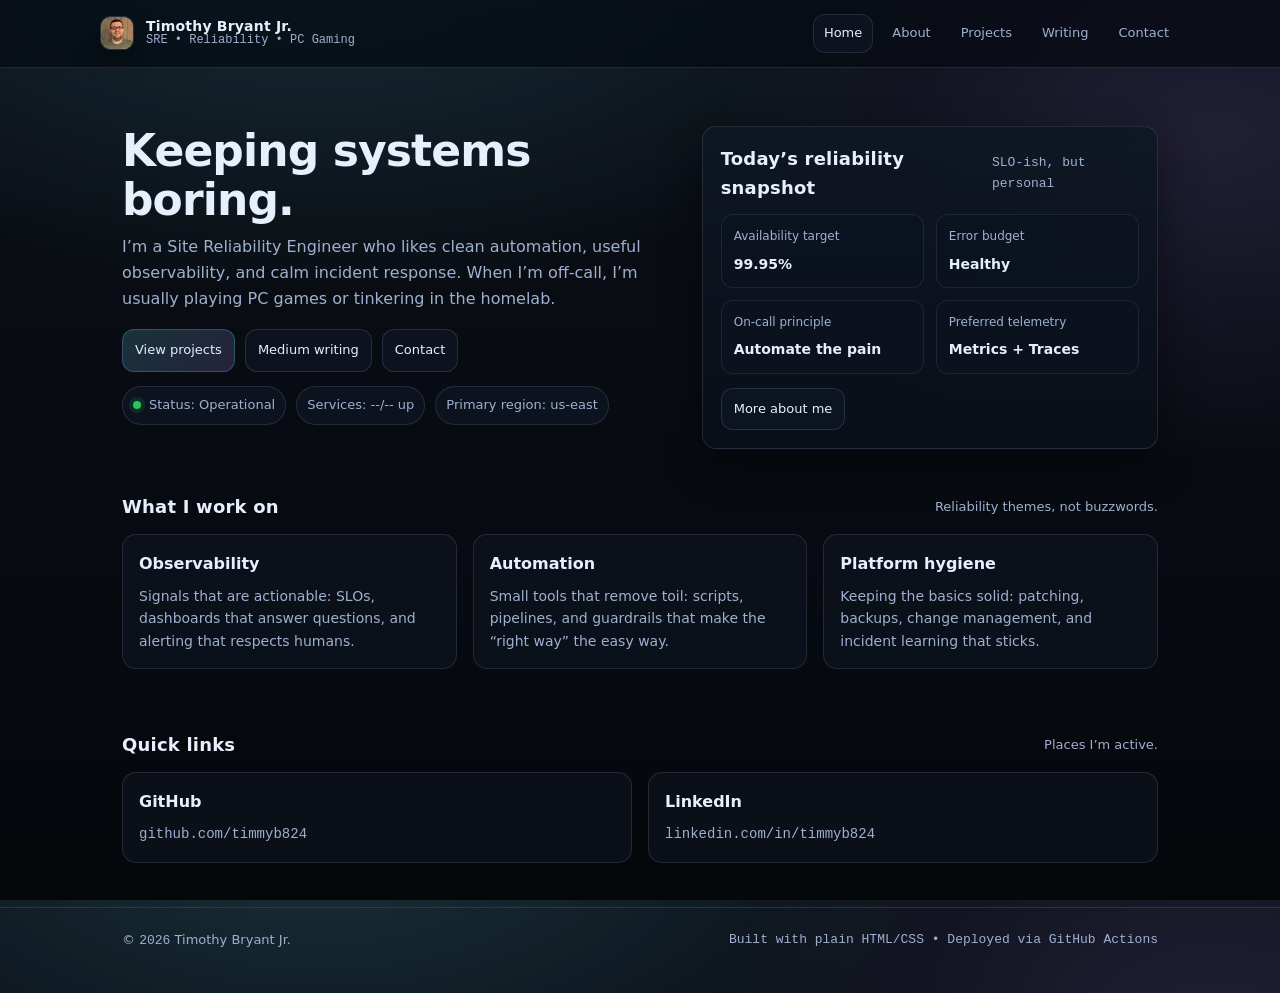
==== site/index.html @ 0bb1f5d0 "init commit" ====
<!doctype html>
<html lang="en">

<head>
  <meta charset="utf-8" />
  <meta name="viewport" content="width=device-width, initial-scale=1" />
  <title>Timothy Bryant Jr. | SRE</title>
  <meta name="description"
    content="Timothy Bryant Jr. — Site Reliability Engineer. Reliability, observability, automation. Also into PC gaming." />
  <link rel="stylesheet" href="./assets/styles.css" />
  <link rel="icon"
    href="data:image/svg+xml,%3Csvg xmlns='http://www.w3.org/2000/svg' viewBox='0 0 64 64'%3E%3Cpath fill='%2366e3ff' d='M10 46V18h44v28H10zm6-6h32V24H16v16z'/%3E%3Cpath fill='%23a78bfa' d='M24 50h16v6H24z'/%3E%3C/svg%3E" />
</head>

<body>
  <a class="skip-link" href="#content">Skip to content</a>

  <header class="site-header">
    <div class="container header-inner">
      <a class="brand" href="./index.html" aria-label="Home">
        <img class="logo" src="./assets/timothy-bryant.png" alt="Timothy Bryant Jr." />
        <span class="brand-title">
          <strong>Timothy Bryant Jr.</strong>
          <span class="mono">SRE • Reliability • PC Gaming</span>
        </span>
      </a>

      <nav class="nav" aria-label="Primary">
        <a href="./index.html" aria-current="page">Home</a>
        <a href="./about.html">About</a>
        <a href="./projects.html">Projects</a>
        <a href="./writing.html">Writing</a>
        <a href="./contact.html">Contact</a>
      </nav>
    </div>
  </header>

  <main id="content">
    <section class="hero">
      <div class="container hero-grid">
        <div>
          <h1>Keeping systems boring.</h1>
          <p class="lede">
            I’m a Site Reliability Engineer who likes clean automation, useful observability, and calm incident
            response.
            When I’m off-call, I’m usually playing PC games or tinkering in the homelab.
          </p>

          <div class="cta-row">
            <a class="btn primary" href="./projects.html">View projects</a>
            <a class="btn" href="./writing.html">Medium writing</a>
            <a class="btn" href="./contact.html">Contact</a>
          </div>

          <div class="badges" aria-label="Status badges">
            <span class="badge"><span id="status-badge-dot" class="badge-dot" aria-hidden="true"></span><span
                id="status-badge-text">Status: Operational</span></span>
            <span id="status-services-badge" class="badge">Services: --/-- up</span>
            <span class="badge">Primary region: us-east</span>
            <!-- <span class="badge">Paging: muted (for now)</span> -->
          </div>
        </div>

        <div class="card">
          <div class="card-inner">
            <div class="section-title">
              <h2>Today’s reliability snapshot</h2>
              <p class="mono">SLO-ish, but personal</p>
            </div>

            <div class="kpi" role="list">
              <div class="metric" role="listitem">
                <div class="metric-label">Availability target</div>
                <div class="metric-value"><strong id="metric-availability-target">99.95%</strong></div>
              </div>
              <div class="metric" role="listitem">
                <div class="metric-label">Error budget</div>
                <div class="metric-value"><strong id="metric-error-budget">Healthy</strong></div>
              </div>
              <div class="metric" role="listitem">
                <div class="metric-label">On-call principle</div>
                <div class="metric-value"><strong>Automate the pain</strong></div>
              </div>
              <div class="metric" role="listitem">
                <div class="metric-label">Preferred telemetry</div>
                <div class="metric-value"><strong>Metrics + Traces</strong></div>
              </div>
            </div>

            <div class="cta-row" style="margin-top:14px">
              <a class="btn" href="./about.html">More about me</a>
            </div>
          </div>
        </div>
      </div>
    </section>

    <section class="section">
      <div class="container">
        <div class="section-title">
          <h2>What I work on</h2>
          <p>Reliability themes, not buzzwords.</p>
        </div>

        <div class="grid">
          <div class="tile col-4">
            <h3>Observability</h3>
            <p>Signals that are actionable: SLOs, dashboards that answer questions, and alerting that respects humans.
            </p>
          </div>
          <div class="tile col-4">
            <h3>Automation</h3>
            <p>Small tools that remove toil: scripts, pipelines, and guardrails that make the “right way” the easy way.
            </p>
          </div>
          <div class="tile col-4">
            <h3>Platform hygiene</h3>
            <p>Keeping the basics solid: patching, backups, change management, and incident learning that sticks.</p>
          </div>
        </div>
      </div>
    </section>

    <section class="section">
      <div class="container">
        <div class="section-title">
          <h2>Quick links</h2>
          <p>Places I’m active.</p>
        </div>

        <div class="grid">
          <div class="tile col-6">
            <h3>GitHub</h3>
            <p><a class="mono" href="https://github.com/timmyb824" rel="me">github.com/timmyb824</a></p>
          </div>
          <div class="tile col-6">
            <h3>LinkedIn</h3>
            <p><a class="mono" href="https://linkedin.com/in/timmyb824" rel="me">linkedin.com/in/timmyb824</a></p>
          </div>
        </div>
      </div>
    </section>
  </main>

  <footer class="site-footer">
    <div class="container footer-inner">
      <div>© <span class="mono">2026</span> Timothy Bryant Jr.</div>
      <div class="mono">Built with plain HTML/CSS • Deployed via GitHub Actions</div>
    </div>
  </footer>
  <script defer src="./assets/status.js"></script>
</body>

</html>
---- site/assets/styles.css ----
:root {
  --bg: #0b0f16;
  --panel: #0f1724;
  --panel2: #0c1320;
  --text: #e7eefc;
  --muted: #9fb0cf;
  --border: rgba(159, 176, 207, 0.16);
  --accent: #66e3ff;
  --accent2: #a78bfa;
  --ok: #22c55e;
  --warn: #f59e0b;
  --bad: #ef4444;
  --shadow: 0 16px 40px rgba(0, 0, 0, 0.45);
  --radius: 14px;
  --maxw: 1080px;
}

* {
  box-sizing: border-box;
}
html,
body {
  height: 100%;
}
body {
  margin: 0;
  font-family:
    ui-sans-serif,
    system-ui,
    -apple-system,
    Segoe UI,
    Roboto,
    Helvetica,
    Arial,
    "Apple Color Emoji",
    "Segoe UI Emoji";
  background:
    radial-gradient(
      1200px 700px at 25% -10%,
      rgba(102, 227, 255, 0.16),
      transparent 55%
    ),
    radial-gradient(
      900px 600px at 95% 15%,
      rgba(167, 139, 250, 0.14),
      transparent 55%
    ),
    linear-gradient(180deg, var(--bg), #070a10 65%, #05070b);
  color: var(--text);
  line-height: 1.6;
}

a {
  color: inherit;
  text-decoration: none;
}
a:hover {
  text-decoration: underline;
}

.container {
  max-width: var(--maxw);
  margin: 0 auto;
  padding: 0 22px;
}

.skip-link {
  position: absolute;
  left: -999px;
  top: auto;
  width: 1px;
  height: 1px;
  overflow: hidden;
}
.skip-link:focus {
  left: 16px;
  top: 16px;
  width: auto;
  height: auto;
  padding: 10px 12px;
  background: var(--panel);
  border: 1px solid var(--border);
  border-radius: 10px;
  z-index: 999;
}

.site-header {
  position: sticky;
  top: 0;
  z-index: 50;
  backdrop-filter: saturate(140%) blur(10px);
  background: rgba(7, 10, 16, 0.68);
  border-bottom: 1px solid var(--border);
}
.header-inner {
  display: flex;
  align-items: center;
  justify-content: space-between;
  gap: 16px;
  padding: 14px 0;
}
.brand {
  display: flex;
  align-items: center;
  gap: 12px;
}
.logo {
  width: 34px;
  height: 34px;
  border-radius: 10px;
  border: 1px solid rgba(231, 238, 252, 0.14);
  box-shadow: 0 10px 24px rgba(0, 0, 0, 0.35);
  object-fit: cover;
  display: block;
}
.brand-title {
  display: flex;
  flex-direction: column;
  line-height: 1.1;
}
.brand-title strong {
  font-size: 14px;
  letter-spacing: 0.2px;
}
.brand-title span {
  font-size: 12px;
  color: var(--muted);
}

.nav {
  display: flex;
  align-items: center;
  gap: 8px;
  flex-wrap: wrap;
  justify-content: flex-end;
}
.nav a {
  font-size: 13px;
  padding: 8px 10px;
  border-radius: 12px;
  border: 1px solid transparent;
  color: var(--muted);
}
.nav a[aria-current="page"] {
  color: var(--text);
  border-color: var(--border);
  background: rgba(15, 23, 36, 0.7);
}
.nav a:hover {
  color: var(--text);
  text-decoration: none;
  border-color: rgba(102, 227, 255, 0.2);
}

.hero {
  padding: 58px 0 26px;
}
.hero-grid {
  display: grid;
  grid-template-columns: 1.1fr 0.9fr;
  gap: 22px;
  align-items: start;
}
@media (max-width: 900px) {
  .hero-grid {
    grid-template-columns: 1fr;
  }
}

h1 {
  font-size: 44px;
  letter-spacing: -0.02em;
  line-height: 1.12;
  margin: 0 0 10px;
}
@media (max-width: 520px) {
  h1 {
    font-size: 36px;
  }
}
.lede {
  color: var(--muted);
  font-size: 16px;
  margin: 0 0 18px;
}

.badges {
  display: flex;
  flex-wrap: wrap;
  gap: 10px;
  margin-top: 14px;
}
.badge {
  display: inline-flex;
  align-items: center;
  gap: 8px;
  padding: 8px 10px;
  border-radius: 999px;
  background: rgba(15, 23, 36, 0.7);
  border: 1px solid var(--border);
  color: var(--muted);
  font-size: 13px;
}
.badge-dot {
  width: 8px;
  height: 8px;
  border-radius: 999px;
  background: var(--ok);
  box-shadow: 0 0 0 4px rgba(34, 197, 94, 0.14);
}

.card {
  background: linear-gradient(
    180deg,
    rgba(15, 23, 36, 0.92),
    rgba(10, 15, 24, 0.88)
  );
  border: 1px solid var(--border);
  border-radius: var(--radius);
  box-shadow: var(--shadow);
}
.card-inner {
  padding: 18px;
}

.kpi {
  display: grid;
  grid-template-columns: 1fr 1fr;
  gap: 12px;
}
@media (max-width: 420px) {
  .kpi {
    grid-template-columns: 1fr;
  }
}
.metric {
  padding: 12px 12px;
  border-radius: 12px;
  background: rgba(12, 19, 32, 0.7);
  border: 1px solid rgba(159, 176, 207, 0.12);
}
.metric-label {
  font-size: 12px;
  color: var(--muted);
}
.metric-value {
  font-size: 14px;
  margin-top: 6px;
}
.metric-value strong {
  font-weight: 650;
}

.section {
  padding: 18px 0 44px;
}
.section-title {
  display: flex;
  align-items: center;
  justify-content: space-between;
  gap: 16px;
  margin: 0 0 12px;
}
.section-title h2 {
  margin: 0;
  font-size: 18px;
  letter-spacing: 0.2px;
}
.section-title p {
  margin: 0;
  color: var(--muted);
  font-size: 13px;
}

.grid {
  display: grid;
  grid-template-columns: repeat(12, 1fr);
  gap: 16px;
}
.col-6 {
  grid-column: span 6;
}
.col-4 {
  grid-column: span 4;
}
.col-8 {
  grid-column: span 8;
}
@media (max-width: 900px) {
  .col-6,
  .col-4,
  .col-8 {
    grid-column: span 12;
  }
}

.tile {
  padding: 16px;
  border-radius: var(--radius);
  border: 1px solid var(--border);
  background: rgba(15, 23, 36, 0.55);
}
.tile h3 {
  margin: 0 0 8px;
  font-size: 16px;
}
.tile p {
  margin: 0;
  color: var(--muted);
  font-size: 14px;
}

.cta-row {
  display: flex;
  flex-wrap: wrap;
  gap: 10px;
  margin-top: 18px;
}
.btn {
  display: inline-flex;
  align-items: center;
  gap: 10px;
  padding: 10px 12px;
  border-radius: 12px;
  border: 1px solid rgba(159, 176, 207, 0.18);
  background: rgba(15, 23, 36, 0.72);
  color: var(--text);
  font-size: 13px;
  text-decoration: none;
}
.btn:hover {
  text-decoration: none;
  border-color: rgba(102, 227, 255, 0.28);
}
.btn.primary {
  background: linear-gradient(
    135deg,
    rgba(102, 227, 255, 0.18),
    rgba(167, 139, 250, 0.18)
  );
  border-color: rgba(102, 227, 255, 0.24);
}

.page {
  padding: 34px 0 52px;
}
.page h1 {
  font-size: 34px;
  margin: 0 0 14px;
}
.page h2 {
  font-size: 18px;
  margin: 26px 0 10px;
}
.page p {
  color: var(--muted);
  margin: 0 0 12px;
}
.page ul {
  color: var(--muted);
  margin: 0 0 12px;
  padding-left: 18px;
}
.page li {
  margin: 6px 0;
}

.list {
  display: grid;
  gap: 12px;
  margin-top: 12px;
}
.list a {
  display: block;
  padding: 14px;
  border-radius: var(--radius);
  border: 1px solid var(--border);
  background: rgba(15, 23, 36, 0.55);
}
.list a:hover {
  text-decoration: none;
  border-color: rgba(102, 227, 255, 0.24);
}
.list-title {
  display: flex;
  align-items: center;
  justify-content: space-between;
  gap: 14px;
}
.list-title strong {
  font-size: 14px;
}
.list-title span {
  font-size: 12px;
  color: var(--muted);
}
.list p {
  margin: 8px 0 0;
  color: var(--muted);
  font-size: 13px;
}

.site-footer {
  border-top: 1px solid var(--border);
  padding: 22px 0 42px;
  color: var(--muted);
  font-size: 13px;
}
.footer-inner {
  display: flex;
  align-items: center;
  justify-content: space-between;
  gap: 12px;
  flex-wrap: wrap;
}
.mono {
  font-family:
    ui-monospace, SFMono-Regular, Menlo, Monaco, Consolas, "Liberation Mono",
    "Courier New", monospace;
}
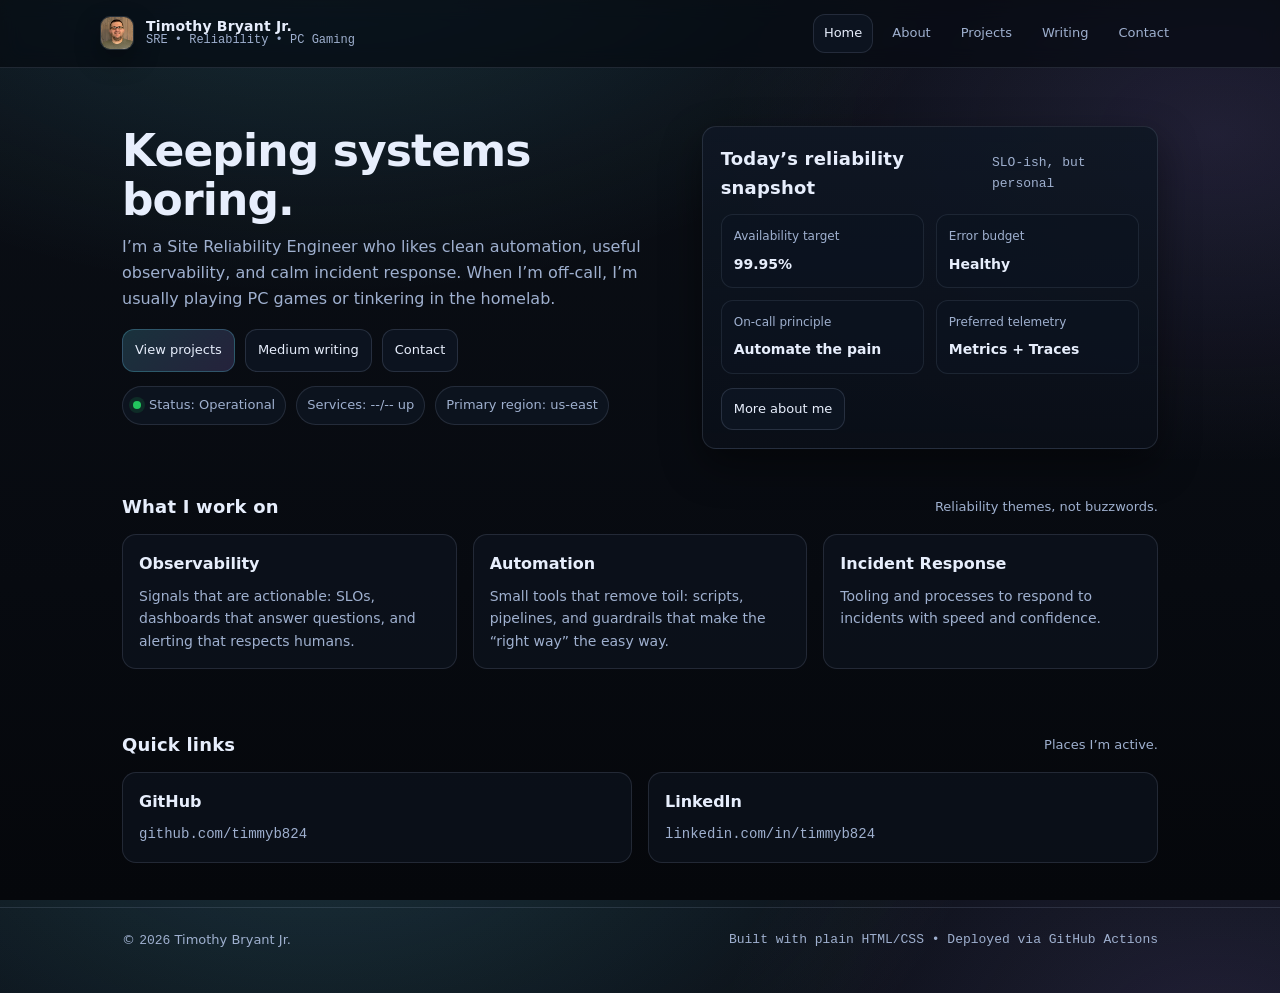
==== commit e2f84271: "chore: Update about page with expanded experience and current focus, add resume link, and refresh pr" ====
--- a/site/index.html
+++ b/site/index.html
@@ -114,8 +114,8 @@
             </p>
           </div>
           <div class="tile col-4">
-            <h3>Platform hygiene</h3>
-            <p>Keeping the basics solid: patching, backups, change management, and incident learning that sticks.</p>
+            <h3>Incident Response</h3>
+            <p>Tooling and processes to respond to incidents with speed and confidence.</p>
           </div>
         </div>
       </div>
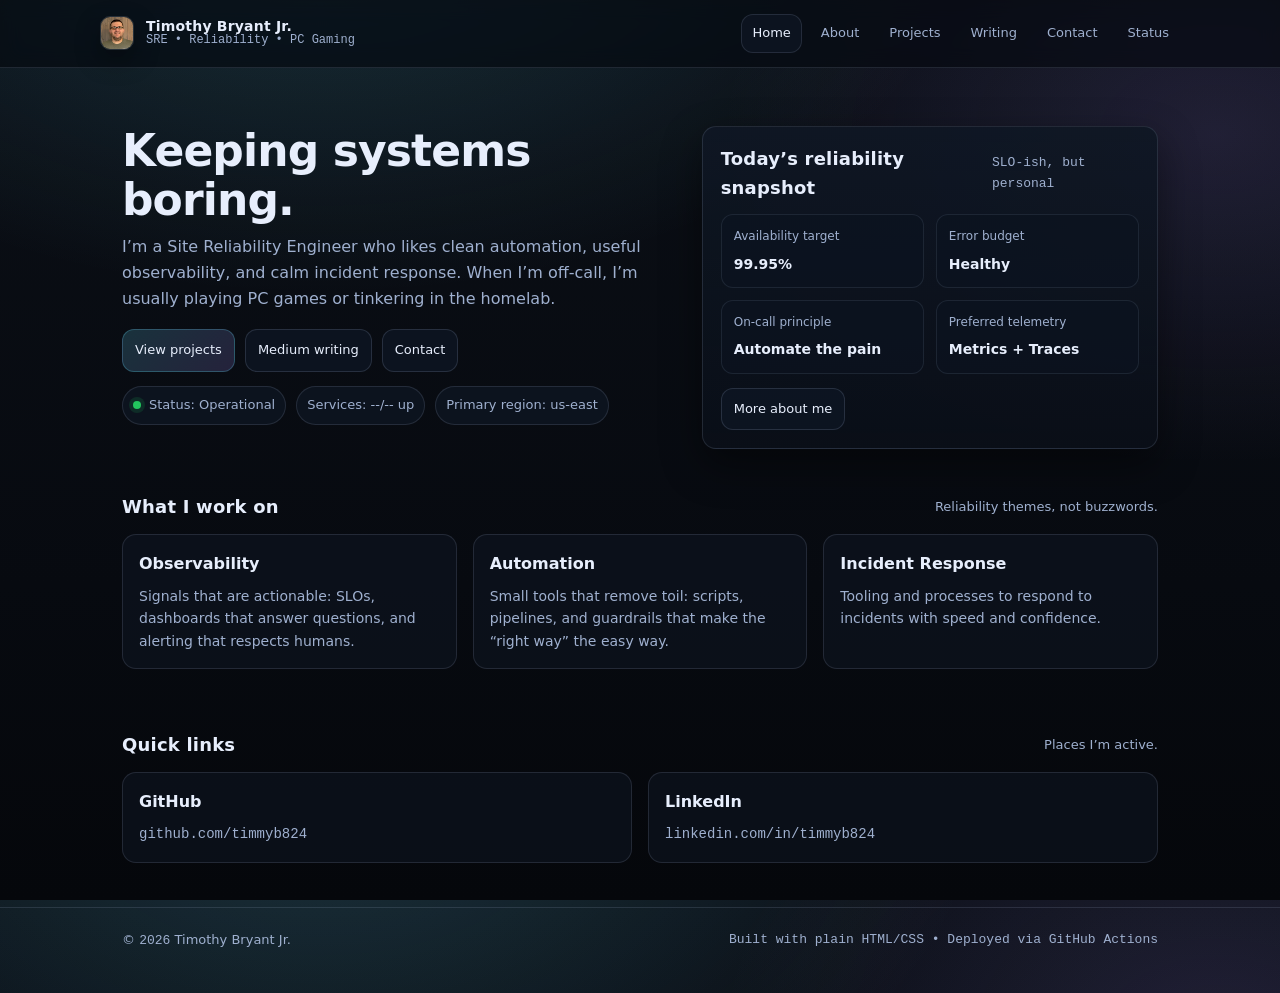
==== commit fd08a52f: "feat(status): add dedicated homelab status page with live monitoring Add comprehensive status page d" ====
--- a/site/index.html
+++ b/site/index.html
@@ -10,6 +10,8 @@
   <link rel="stylesheet" href="./assets/styles.css" />
   <link rel="icon"
     href="data:image/svg+xml,%3Csvg xmlns='http://www.w3.org/2000/svg' viewBox='0 0 64 64'%3E%3Cpath fill='%2366e3ff' d='M10 46V18h44v28H10zm6-6h32V24H16v16z'/%3E%3Cpath fill='%23a78bfa' d='M24 50h16v6H24z'/%3E%3C/svg%3E" />
+  <script defer src="https://umami.timmybtech.com/script.js"
+    data-website-id="ece61c2a-58e9-45ee-8f66-220924fdbd28"></script>
 </head>
 
 <body>
@@ -31,6 +33,7 @@
         <a href="./projects.html">Projects</a>
         <a href="./writing.html">Writing</a>
         <a href="./contact.html">Contact</a>
+        <a href="./status.html">Status</a>
       </nav>
     </div>
   </header>
--- a/site/assets/styles.css
+++ b/site/assets/styles.css
@@ -418,3 +418,52 @@
     ui-monospace, SFMono-Regular, Menlo, Monaco, Consolas, "Liberation Mono",
     "Courier New", monospace;
 }
+
+/* Homelab status page (status.html) */
+.stat-row {
+  display: flex;
+  align-items: center;
+  gap: 10px;
+  padding: 8px 10px;
+  border-radius: 10px;
+  border: 1px solid rgba(159, 176, 207, 0.1);
+  background: rgba(12, 19, 32, 0.5);
+}
+.stat-row + .stat-row {
+  margin-top: 6px;
+}
+.stat-dot {
+  width: 8px;
+  height: 8px;
+  border-radius: 999px;
+  flex: none;
+}
+.stat-dot.up {
+  background: var(--ok);
+  box-shadow: 0 0 0 4px rgba(34, 197, 94, 0.12);
+}
+.stat-dot.down {
+  background: var(--bad);
+  box-shadow: 0 0 0 4px rgba(239, 68, 68, 0.12);
+}
+.stat-name {
+  font-size: 14px;
+}
+.stat-meta {
+  margin-left: auto;
+  font-size: 12px;
+  color: var(--muted);
+  display: inline-flex;
+  align-items: center;
+  gap: 8px;
+  flex-wrap: wrap;
+  justify-content: flex-end;
+}
+.pill {
+  font-size: 11px;
+  padding: 2px 8px;
+  border-radius: 999px;
+  border: 1px solid var(--border);
+  color: var(--muted);
+  white-space: nowrap;
+}
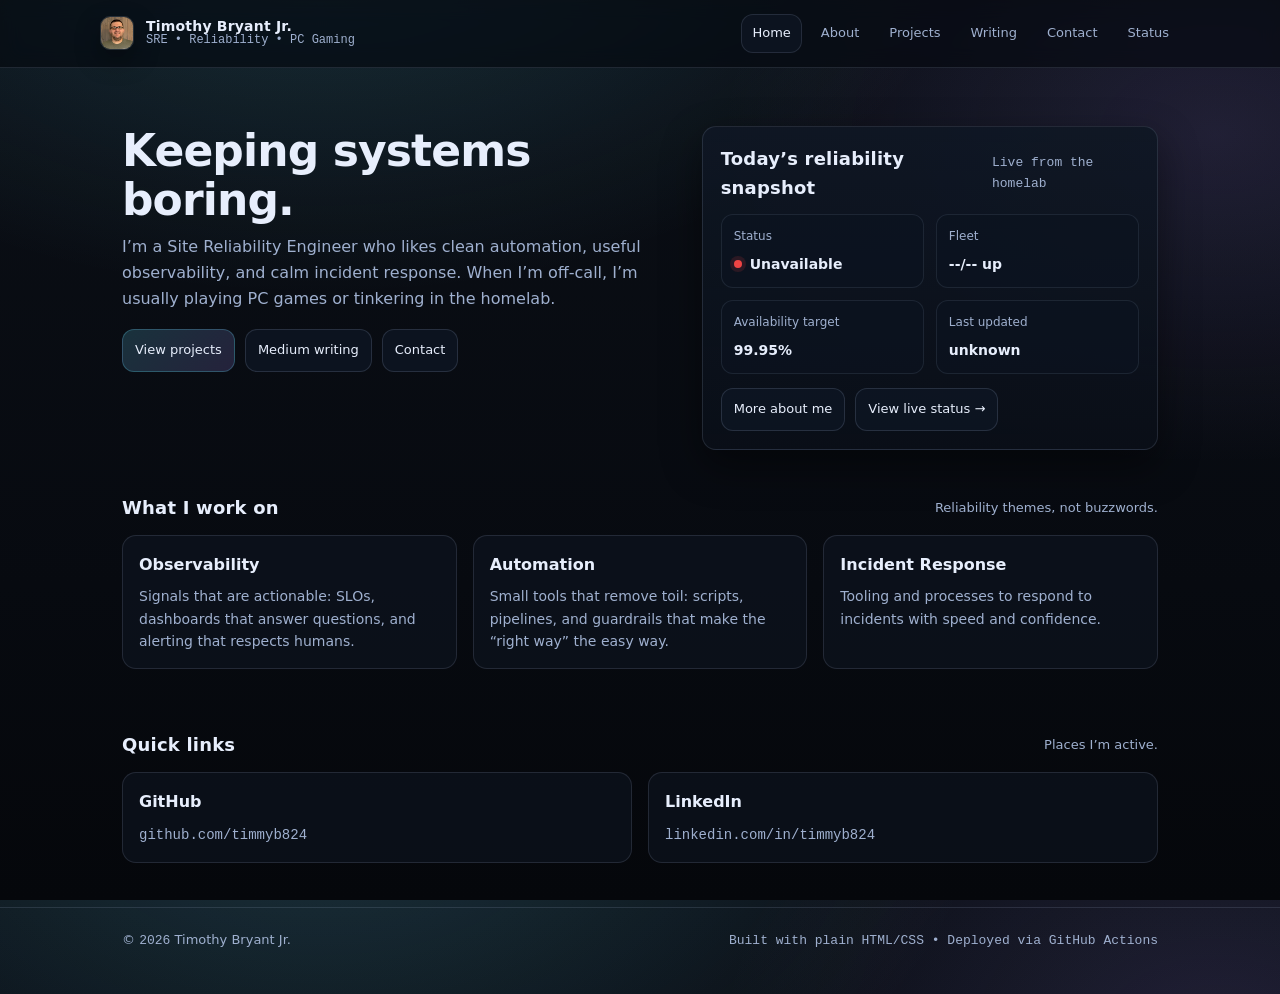
==== commit 3dc5fc67: "feat: improve homepage status display to show "Unavailable" when the API is unreachable instead of s" ====
--- a/site/index.html
+++ b/site/index.html
@@ -55,43 +55,38 @@
             <a class="btn" href="./contact.html">Contact</a>
           </div>
 
-          <div class="badges" aria-label="Status badges">
-            <span class="badge"><span id="status-badge-dot" class="badge-dot" aria-hidden="true"></span><span
-                id="status-badge-text">Status: Operational</span></span>
-            <span id="status-services-badge" class="badge">Services: --/-- up</span>
-            <span class="badge">Primary region: us-east</span>
-            <!-- <span class="badge">Paging: muted (for now)</span> -->
-          </div>
         </div>
 
         <div class="card">
           <div class="card-inner">
             <div class="section-title">
               <h2>Today’s reliability snapshot</h2>
-              <p class="mono">SLO-ish, but personal</p>
+              <p class="mono">Live from the homelab</p>
             </div>
 
             <div class="kpi" role="list">
+              <div class="metric" role="listitem">
+                <div class="metric-label">Status</div>
+                <div class="metric-value metric-status"><span id="metric-status-dot" class="badge-dot"
+                    aria-hidden="true"></span><strong id="metric-status-text">Loading…</strong></div>
+              </div>
+              <div class="metric" role="listitem">
+                <div class="metric-label">Fleet</div>
+                <div class="metric-value"><strong id="metric-fleet">--/-- up</strong></div>
+              </div>
               <div class="metric" role="listitem">
                 <div class="metric-label">Availability target</div>
                 <div class="metric-value"><strong id="metric-availability-target">99.95%</strong></div>
               </div>
               <div class="metric" role="listitem">
-                <div class="metric-label">Error budget</div>
-                <div class="metric-value"><strong id="metric-error-budget">Healthy</strong></div>
-              </div>
-              <div class="metric" role="listitem">
-                <div class="metric-label">On-call principle</div>
-                <div class="metric-value"><strong>Automate the pain</strong></div>
-              </div>
-              <div class="metric" role="listitem">
-                <div class="metric-label">Preferred telemetry</div>
-                <div class="metric-value"><strong>Metrics + Traces</strong></div>
+                <div class="metric-label">Last updated</div>
+                <div class="metric-value"><strong id="metric-last-updated">…</strong></div>
               </div>
             </div>
 
             <div class="cta-row" style="margin-top:14px">
               <a class="btn" href="./about.html">More about me</a>
+              <a class="btn" href="./status.html">View live status →</a>
             </div>
           </div>
         </div>
--- a/site/assets/styles.css
+++ b/site/assets/styles.css
@@ -250,6 +250,11 @@
 .metric-value strong {
   font-weight: 650;
 }
+.metric-value.metric-status {
+  display: inline-flex;
+  align-items: center;
+  gap: 8px;
+}
 
 .section {
   padding: 18px 0 44px;
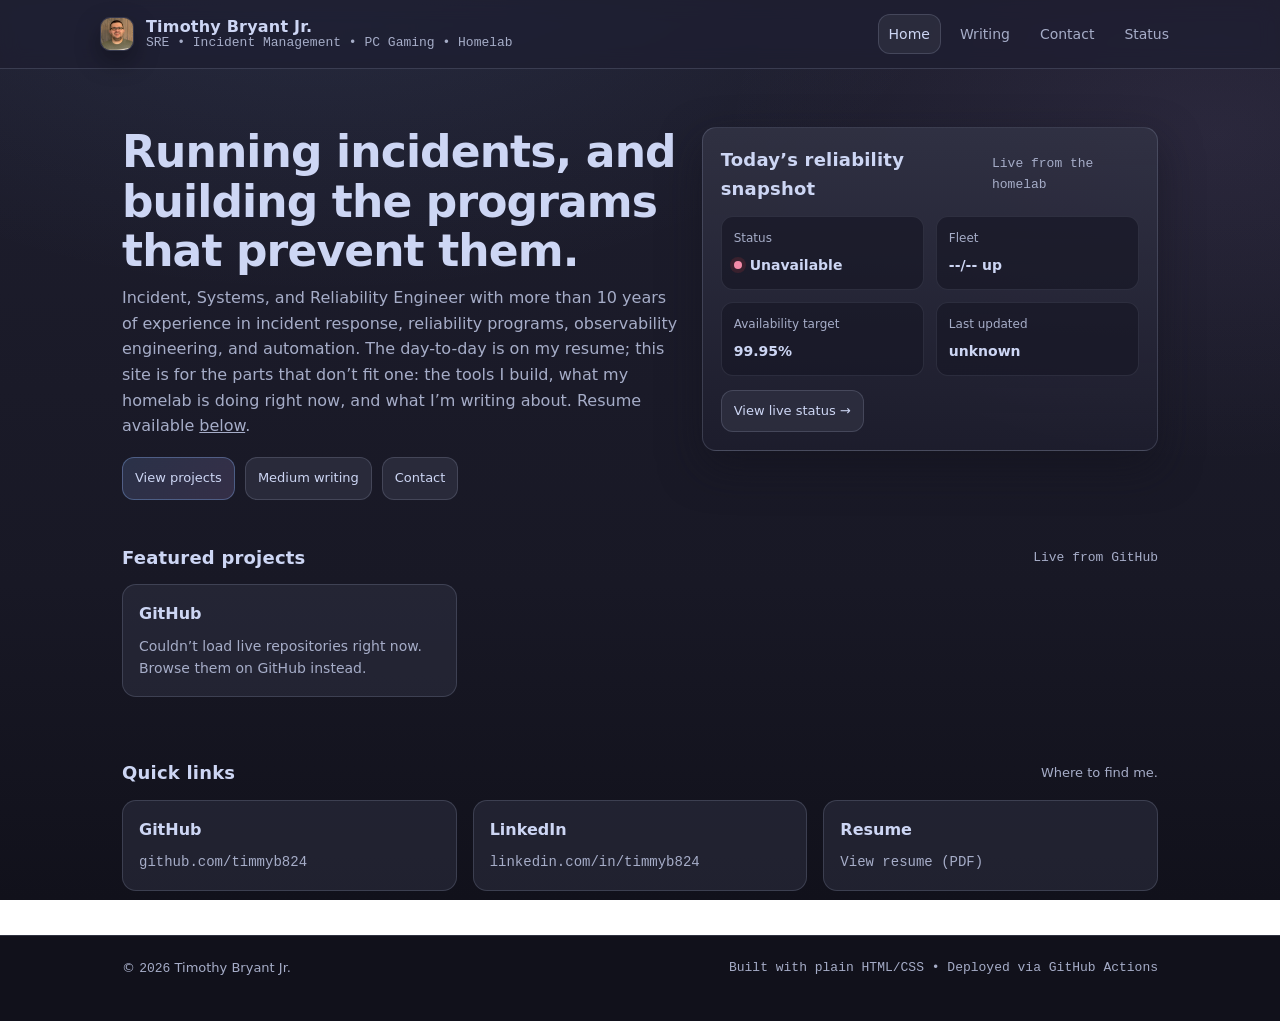
==== commit 1e7d21aa: "feat: improve site navigation and layout by enhancing styles, removing unused pages, and adding docu" ====
--- a/site/index.html
+++ b/site/index.html
@@ -1,152 +1,195 @@
 <!doctype html>
 <html lang="en">
+  <head>
+    <meta charset="utf-8" />
+    <meta name="viewport" content="width=device-width, initial-scale=1" />
+    <title>Timothy Bryant Jr. | SRE</title>
+    <meta
+      name="description"
+      content="Timothy Bryant Jr. — Site Reliability Engineer. Reliability, observability, automation. Also into PC gaming."
+    />
+    <link rel="stylesheet" href="./assets/styles.css" />
+    <link
+      rel="icon"
+      href="data:image/svg+xml,%3Csvg xmlns='http://www.w3.org/2000/svg' viewBox='0 0 64 64'%3E%3Cpath fill='%2389b4fa' d='M10 46V18h44v28H10zm6-6h32V24H16v16z'/%3E%3Cpath fill='%23cba6f7' d='M24 50h16v6H24z'/%3E%3C/svg%3E"
+    />
+    <script
+      defer
+      src="https://umami.timmybtech.com/script.js"
+      data-website-id="ece61c2a-58e9-45ee-8f66-220924fdbd28"
+    ></script>
+  </head>
 
-<head>
-  <meta charset="utf-8" />
-  <meta name="viewport" content="width=device-width, initial-scale=1" />
-  <title>Timothy Bryant Jr. | SRE</title>
-  <meta name="description"
-    content="Timothy Bryant Jr. — Site Reliability Engineer. Reliability, observability, automation. Also into PC gaming." />
-  <link rel="stylesheet" href="./assets/styles.css" />
-  <link rel="icon"
-    href="data:image/svg+xml,%3Csvg xmlns='http://www.w3.org/2000/svg' viewBox='0 0 64 64'%3E%3Cpath fill='%2366e3ff' d='M10 46V18h44v28H10zm6-6h32V24H16v16z'/%3E%3Cpath fill='%23a78bfa' d='M24 50h16v6H24z'/%3E%3C/svg%3E" />
-  <script defer src="https://umami.timmybtech.com/script.js"
-    data-website-id="ece61c2a-58e9-45ee-8f66-220924fdbd28"></script>
-</head>
+  <body>
+    <a class="skip-link" href="#content">Skip to content</a>
 
-<body>
-  <a class="skip-link" href="#content">Skip to content</a>
+    <header class="site-header">
+      <div class="container header-inner">
+        <a class="brand" href="./index.html" aria-label="Home">
+          <img
+            class="logo"
+            src="./assets/timothy-bryant.png"
+            alt="Timothy Bryant Jr."
+          />
+          <span class="brand-title">
+            <strong>Timothy Bryant Jr.</strong>
+            <span class="mono"
+              >SRE • Incident Management • PC Gaming • Homelab</span
+            >
+          </span>
+        </a>
 
-  <header class="site-header">
-    <div class="container header-inner">
-      <a class="brand" href="./index.html" aria-label="Home">
-        <img class="logo" src="./assets/timothy-bryant.png" alt="Timothy Bryant Jr." />
-        <span class="brand-title">
-          <strong>Timothy Bryant Jr.</strong>
-          <span class="mono">SRE • Reliability • PC Gaming</span>
-        </span>
-      </a>
+        <nav class="nav" aria-label="Primary">
+          <a href="./index.html" aria-current="page">Home</a>
+          <a href="./writing.html">Writing</a>
+          <a href="./contact.html">Contact</a>
+          <a href="./status.html">Status</a>
+        </nav>
+      </div>
+    </header>
 
-      <nav class="nav" aria-label="Primary">
-        <a href="./index.html" aria-current="page">Home</a>
-        <a href="./about.html">About</a>
-        <a href="./projects.html">Projects</a>
-        <a href="./writing.html">Writing</a>
-        <a href="./contact.html">Contact</a>
-        <a href="./status.html">Status</a>
-      </nav>
-    </div>
-  </header>
+    <main id="content">
+      <section class="hero">
+        <div class="container hero-grid">
+          <div>
+            <h1>
+              Running incidents, and building the programs that prevent them.
+            </h1>
+            <p class="lede">
+              Incident, Systems, and Reliability Engineer with more than 10
+              years of experience in incident response, reliability programs,
+              observability engineering, and automation. The day-to-day is on my
+              resume; this site is for the parts that don’t fit one: the tools I
+              build, what my homelab is doing right now, and what I’m writing
+              about. Resume available
+              <a href="#quick-links" style="text-decoration: underline">below</a
+              >.
+            </p>
 
-  <main id="content">
-    <section class="hero">
-      <div class="container hero-grid">
-        <div>
-          <h1>Keeping systems boring.</h1>
-          <p class="lede">
-            I’m a Site Reliability Engineer who likes clean automation, useful observability, and calm incident
-            response.
-            When I’m off-call, I’m usually playing PC games or tinkering in the homelab.
-          </p>
-
-          <div class="cta-row">
-            <a class="btn primary" href="./projects.html">View projects</a>
-            <a class="btn" href="./writing.html">Medium writing</a>
-            <a class="btn" href="./contact.html">Contact</a>
+            <div class="cta-row">
+              <a class="btn primary" href="#featured-projects">View projects</a>
+              <a class="btn" href="./writing.html">Medium writing</a>
+              <a class="btn" href="./contact.html">Contact</a>
+            </div>
           </div>
 
-        </div>
+          <div class="card">
+            <div class="card-inner">
+              <div class="section-title">
+                <h2>Today’s reliability snapshot</h2>
+                <p class="mono">Live from the homelab</p>
+              </div>
 
-        <div class="card">
-          <div class="card-inner">
-            <div class="section-title">
-              <h2>Today’s reliability snapshot</h2>
-              <p class="mono">Live from the homelab</p>
-            </div>
+              <div class="kpi" role="list">
+                <div class="metric" role="listitem">
+                  <div class="metric-label">Status</div>
+                  <div class="metric-value metric-status">
+                    <span
+                      id="metric-status-dot"
+                      class="badge-dot"
+                      aria-hidden="true"
+                    ></span
+                    ><strong id="metric-status-text">Loading…</strong>
+                  </div>
+                </div>
+                <div class="metric" role="listitem">
+                  <div class="metric-label">Fleet</div>
+                  <div class="metric-value">
+                    <strong id="metric-fleet">--/-- up</strong>
+                  </div>
+                </div>
+                <div class="metric" role="listitem">
+                  <div class="metric-label">Availability target</div>
+                  <div class="metric-value">
+                    <strong id="metric-availability-target">99.95%</strong>
+                  </div>
+                </div>
+                <div class="metric" role="listitem">
+                  <div class="metric-label">Last updated</div>
+                  <div class="metric-value">
+                    <strong id="metric-last-updated">…</strong>
+                  </div>
+                </div>
+              </div>
 
-            <div class="kpi" role="list">
-              <div class="metric" role="listitem">
-                <div class="metric-label">Status</div>
-                <div class="metric-value metric-status"><span id="metric-status-dot" class="badge-dot"
-                    aria-hidden="true"></span><strong id="metric-status-text">Loading…</strong></div>
+              <div class="cta-row" style="margin-top: 14px">
+                <a class="btn" href="./status.html">View live status →</a>
               </div>
-              <div class="metric" role="listitem">
-                <div class="metric-label">Fleet</div>
-                <div class="metric-value"><strong id="metric-fleet">--/-- up</strong></div>
-              </div>
-              <div class="metric" role="listitem">
-                <div class="metric-label">Availability target</div>
-                <div class="metric-value"><strong id="metric-availability-target">99.95%</strong></div>
-              </div>
-              <div class="metric" role="listitem">
-                <div class="metric-label">Last updated</div>
-                <div class="metric-value"><strong id="metric-last-updated">…</strong></div>
-              </div>
-            </div>
-
-            <div class="cta-row" style="margin-top:14px">
-              <a class="btn" href="./about.html">More about me</a>
-              <a class="btn" href="./status.html">View live status →</a>
             </div>
           </div>
         </div>
-      </div>
-    </section>
+      </section>
 
-    <section class="section">
-      <div class="container">
-        <div class="section-title">
-          <h2>What I work on</h2>
-          <p>Reliability themes, not buzzwords.</p>
-        </div>
+      <section class="section" id="featured-projects">
+        <div class="container">
+          <div class="section-title">
+            <h2>Featured projects</h2>
+            <p class="mono" id="featured-source">Live from GitHub</p>
+          </div>
 
-        <div class="grid">
-          <div class="tile col-4">
-            <h3>Observability</h3>
-            <p>Signals that are actionable: SLOs, dashboards that answer questions, and alerting that respects humans.
-            </p>
-          </div>
-          <div class="tile col-4">
-            <h3>Automation</h3>
-            <p>Small tools that remove toil: scripts, pipelines, and guardrails that make the “right way” the easy way.
-            </p>
-          </div>
-          <div class="tile col-4">
-            <h3>Incident Response</h3>
-            <p>Tooling and processes to respond to incidents with speed and confidence.</p>
+          <div class="grid" id="featured-repos">
+            <div class="tile col-4">
+              <h3>Loading…</h3>
+              <p>Fetching repositories from GitHub.</p>
+            </div>
           </div>
         </div>
-      </div>
-    </section>
+      </section>
 
-    <section class="section">
-      <div class="container">
-        <div class="section-title">
-          <h2>Quick links</h2>
-          <p>Places I’m active.</p>
-        </div>
+      <section class="section" id="quick-links">
+        <div class="container">
+          <div class="section-title">
+            <h2>Quick links</h2>
+            <p>Where to find me.</p>
+          </div>
 
-        <div class="grid">
-          <div class="tile col-6">
-            <h3>GitHub</h3>
-            <p><a class="mono" href="https://github.com/timmyb824" rel="me">github.com/timmyb824</a></p>
-          </div>
-          <div class="tile col-6">
-            <h3>LinkedIn</h3>
-            <p><a class="mono" href="https://linkedin.com/in/timmyb824" rel="me">linkedin.com/in/timmyb824</a></p>
+          <div class="grid">
+            <div class="tile col-4">
+              <h3>GitHub</h3>
+              <p>
+                <a class="mono" href="https://github.com/timmyb824" rel="me"
+                  >github.com/timmyb824</a
+                >
+              </p>
+            </div>
+            <div class="tile col-4">
+              <h3>LinkedIn</h3>
+              <p>
+                <a
+                  class="mono"
+                  href="https://linkedin.com/in/timmyb824"
+                  rel="me"
+                  >linkedin.com/in/timmyb824</a
+                >
+              </p>
+            </div>
+            <!-- TODO: swap Drive link for self-hosted ./assets/resume.pdf once the PDF is committed to the repo -->
+            <div class="tile col-4">
+              <h3>Resume</h3>
+              <p>
+                <a
+                  class="mono"
+                  href="https://drive.google.com/file/d/1IYzkZYToUzoOPk0Pm2HXHo0cSW1rrv9o/view?usp=sharing"
+                  target="_blank"
+                  rel="noopener"
+                  >View resume (PDF)</a
+                >
+              </p>
+            </div>
           </div>
         </div>
+      </section>
+    </main>
+
+    <footer class="site-footer">
+      <div class="container footer-inner">
+        <div>© <span class="mono">2026</span> Timothy Bryant Jr.</div>
+        <div class="mono">
+          Built with plain HTML/CSS • Deployed via GitHub Actions
+        </div>
       </div>
-    </section>
-  </main>
-
-  <footer class="site-footer">
-    <div class="container footer-inner">
-      <div>© <span class="mono">2026</span> Timothy Bryant Jr.</div>
-      <div class="mono">Built with plain HTML/CSS • Deployed via GitHub Actions</div>
-    </div>
-  </footer>
-  <script defer src="./assets/status.js"></script>
-</body>
-
-</html>+    </footer>
+    <script defer src="./assets/status.js"></script>
+    <script defer src="./assets/github.js"></script>
+  </body>
+</html>
--- a/site/assets/styles.css
+++ b/site/assets/styles.css
@@ -1,16 +1,18 @@
 :root {
-  --bg: #0b0f16;
-  --panel: #0f1724;
-  --panel2: #0c1320;
-  --text: #e7eefc;
-  --muted: #9fb0cf;
-  --border: rgba(159, 176, 207, 0.16);
-  --accent: #66e3ff;
-  --accent2: #a78bfa;
-  --ok: #22c55e;
-  --warn: #f59e0b;
-  --bad: #ef4444;
-  --shadow: 0 16px 40px rgba(0, 0, 0, 0.45);
+  /* Catppuccin Mocha */
+  --bg: #1e1e2e; /* Base */
+  --panel: #313244; /* Surface0 */
+  --panel2: #181825; /* Mantle */
+  --crust: #11111b; /* Crust */
+  --text: #cdd6f4; /* Text */
+  --muted: #a6adc8; /* Subtext0 */
+  --border: rgba(205, 214, 244, 0.16);
+  --accent: #89b4fa; /* Blue */
+  --accent2: #cba6f7; /* Mauve */
+  --ok: #a6e3a1; /* Green */
+  --warn: #f9e2af; /* Yellow */
+  --bad: #f38ba8; /* Red */
+  --shadow: 0 16px 40px rgba(17, 17, 27, 0.5);
   --radius: 14px;
   --maxw: 1080px;
 }
@@ -37,15 +39,17 @@
   background:
     radial-gradient(
       1200px 700px at 25% -10%,
-      rgba(102, 227, 255, 0.16),
+      rgba(137, 180, 250, 0.1),
       transparent 55%
     ),
     radial-gradient(
       900px 600px at 95% 15%,
-      rgba(167, 139, 250, 0.14),
+      rgba(203, 166, 247, 0.08),
       transparent 55%
     ),
-    linear-gradient(180deg, var(--bg), #070a10 65%, #05070b);
+    linear-gradient(180deg, var(--bg), #181825 65%, #11111b);
+  background-repeat: no-repeat;
+  background-attachment: fixed;
   color: var(--text);
   line-height: 1.6;
 }
@@ -89,7 +93,7 @@
   top: 0;
   z-index: 50;
   backdrop-filter: saturate(140%) blur(10px);
-  background: rgba(7, 10, 16, 0.68);
+  background: rgba(30, 30, 46, 0.72);
   border-bottom: 1px solid var(--border);
 }
 .header-inner {
@@ -108,7 +112,7 @@
   width: 34px;
   height: 34px;
   border-radius: 10px;
-  border: 1px solid rgba(231, 238, 252, 0.14);
+  border: 1px solid rgba(205, 214, 244, 0.14);
   box-shadow: 0 10px 24px rgba(0, 0, 0, 0.35);
   object-fit: cover;
   display: block;
@@ -119,11 +123,11 @@
   line-height: 1.1;
 }
 .brand-title strong {
-  font-size: 14px;
+  font-size: 16px;
   letter-spacing: 0.2px;
 }
 .brand-title span {
-  font-size: 12px;
+  font-size: 13px;
   color: var(--muted);
 }
 
@@ -135,7 +139,7 @@
   justify-content: flex-end;
 }
 .nav a {
-  font-size: 13px;
+  font-size: 14px;
   padding: 8px 10px;
   border-radius: 12px;
   border: 1px solid transparent;
@@ -144,12 +148,12 @@
 .nav a[aria-current="page"] {
   color: var(--text);
   border-color: var(--border);
-  background: rgba(15, 23, 36, 0.7);
+  background: rgba(49, 50, 68, 0.7);
 }
 .nav a:hover {
   color: var(--text);
   text-decoration: none;
-  border-color: rgba(102, 227, 255, 0.2);
+  border-color: rgba(137, 180, 250, 0.35);
 }
 
 .hero {
@@ -196,7 +200,7 @@
   gap: 8px;
   padding: 8px 10px;
   border-radius: 999px;
-  background: rgba(15, 23, 36, 0.7);
+  background: rgba(49, 50, 68, 0.7);
   border: 1px solid var(--border);
   color: var(--muted);
   font-size: 13px;
@@ -206,14 +210,14 @@
   height: 8px;
   border-radius: 999px;
   background: var(--ok);
-  box-shadow: 0 0 0 4px rgba(34, 197, 94, 0.14);
+  box-shadow: 0 0 0 4px rgba(166, 227, 161, 0.16);
 }
 
 .card {
   background: linear-gradient(
     180deg,
-    rgba(15, 23, 36, 0.92),
-    rgba(10, 15, 24, 0.88)
+    rgba(49, 50, 68, 0.9),
+    rgba(30, 30, 46, 0.85)
   );
   border: 1px solid var(--border);
   border-radius: var(--radius);
@@ -236,8 +240,8 @@
 .metric {
   padding: 12px 12px;
   border-radius: 12px;
-  background: rgba(12, 19, 32, 0.7);
-  border: 1px solid rgba(159, 176, 207, 0.12);
+  background: rgba(24, 24, 37, 0.7);
+  border: 1px solid rgba(205, 214, 244, 0.1);
 }
 .metric-label {
   font-size: 12px;
@@ -303,7 +307,7 @@
   padding: 16px;
   border-radius: var(--radius);
   border: 1px solid var(--border);
-  background: rgba(15, 23, 36, 0.55);
+  background: rgba(49, 50, 68, 0.5);
 }
 .tile h3 {
   margin: 0 0 8px;
@@ -314,6 +318,55 @@
   color: var(--muted);
   font-size: 14px;
 }
+.tile-link {
+  display: block;
+  text-decoration: none;
+}
+.tile-link:hover {
+  text-decoration: none;
+  border-color: rgba(137, 180, 250, 0.35);
+}
+.tile-head {
+  display: flex;
+  align-items: center;
+  justify-content: space-between;
+  gap: 10px;
+  margin-bottom: 8px;
+}
+.tile-head h3 {
+  margin: 0;
+  font-size: 16px;
+}
+.tile-tag {
+  flex: none;
+  font-size: 11px;
+  padding: 2px 8px;
+  border-radius: 999px;
+  border: 1px solid rgba(137, 180, 250, 0.35);
+  color: var(--accent);
+  white-space: nowrap;
+}
+.tile-meta {
+  display: flex;
+  align-items: center;
+  gap: 14px;
+  flex-wrap: wrap;
+  margin-top: 12px;
+  font-size: 12px;
+  color: var(--muted);
+}
+.lang {
+  display: inline-flex;
+  align-items: center;
+  gap: 6px;
+}
+.lang-dot {
+  width: 8px;
+  height: 8px;
+  border-radius: 999px;
+  background: var(--accent);
+  flex: none;
+}
 
 .cta-row {
   display: flex;
@@ -327,23 +380,23 @@
   gap: 10px;
   padding: 10px 12px;
   border-radius: 12px;
-  border: 1px solid rgba(159, 176, 207, 0.18);
-  background: rgba(15, 23, 36, 0.72);
+  border: 1px solid rgba(205, 214, 244, 0.16);
+  background: rgba(49, 50, 68, 0.7);
   color: var(--text);
   font-size: 13px;
   text-decoration: none;
 }
 .btn:hover {
   text-decoration: none;
-  border-color: rgba(102, 227, 255, 0.28);
+  border-color: rgba(137, 180, 250, 0.4);
 }
 .btn.primary {
   background: linear-gradient(
     135deg,
-    rgba(102, 227, 255, 0.18),
-    rgba(167, 139, 250, 0.18)
+    rgba(137, 180, 250, 0.16),
+    rgba(203, 166, 247, 0.16)
   );
-  border-color: rgba(102, 227, 255, 0.24);
+  border-color: rgba(137, 180, 250, 0.35);
 }
 
 .page {
@@ -380,11 +433,11 @@
   padding: 14px;
   border-radius: var(--radius);
   border: 1px solid var(--border);
-  background: rgba(15, 23, 36, 0.55);
+  background: rgba(49, 50, 68, 0.5);
 }
 .list a:hover {
   text-decoration: none;
-  border-color: rgba(102, 227, 255, 0.24);
+  border-color: rgba(137, 180, 250, 0.35);
 }
 .list-title {
   display: flex;
@@ -408,6 +461,7 @@
 .site-footer {
   border-top: 1px solid var(--border);
   padding: 22px 0 42px;
+  background: var(--crust);
   color: var(--muted);
   font-size: 13px;
 }
@@ -431,8 +485,8 @@
   gap: 10px;
   padding: 8px 10px;
   border-radius: 10px;
-  border: 1px solid rgba(159, 176, 207, 0.1);
-  background: rgba(12, 19, 32, 0.5);
+  border: 1px solid rgba(205, 214, 244, 0.1);
+  background: rgba(24, 24, 37, 0.5);
 }
 .stat-row + .stat-row {
   margin-top: 6px;
@@ -445,11 +499,11 @@
 }
 .stat-dot.up {
   background: var(--ok);
-  box-shadow: 0 0 0 4px rgba(34, 197, 94, 0.12);
+  box-shadow: 0 0 0 4px rgba(166, 227, 161, 0.14);
 }
 .stat-dot.down {
   background: var(--bad);
-  box-shadow: 0 0 0 4px rgba(239, 68, 68, 0.12);
+  box-shadow: 0 0 0 4px rgba(243, 139, 168, 0.14);
 }
 .stat-name {
   font-size: 14px;
